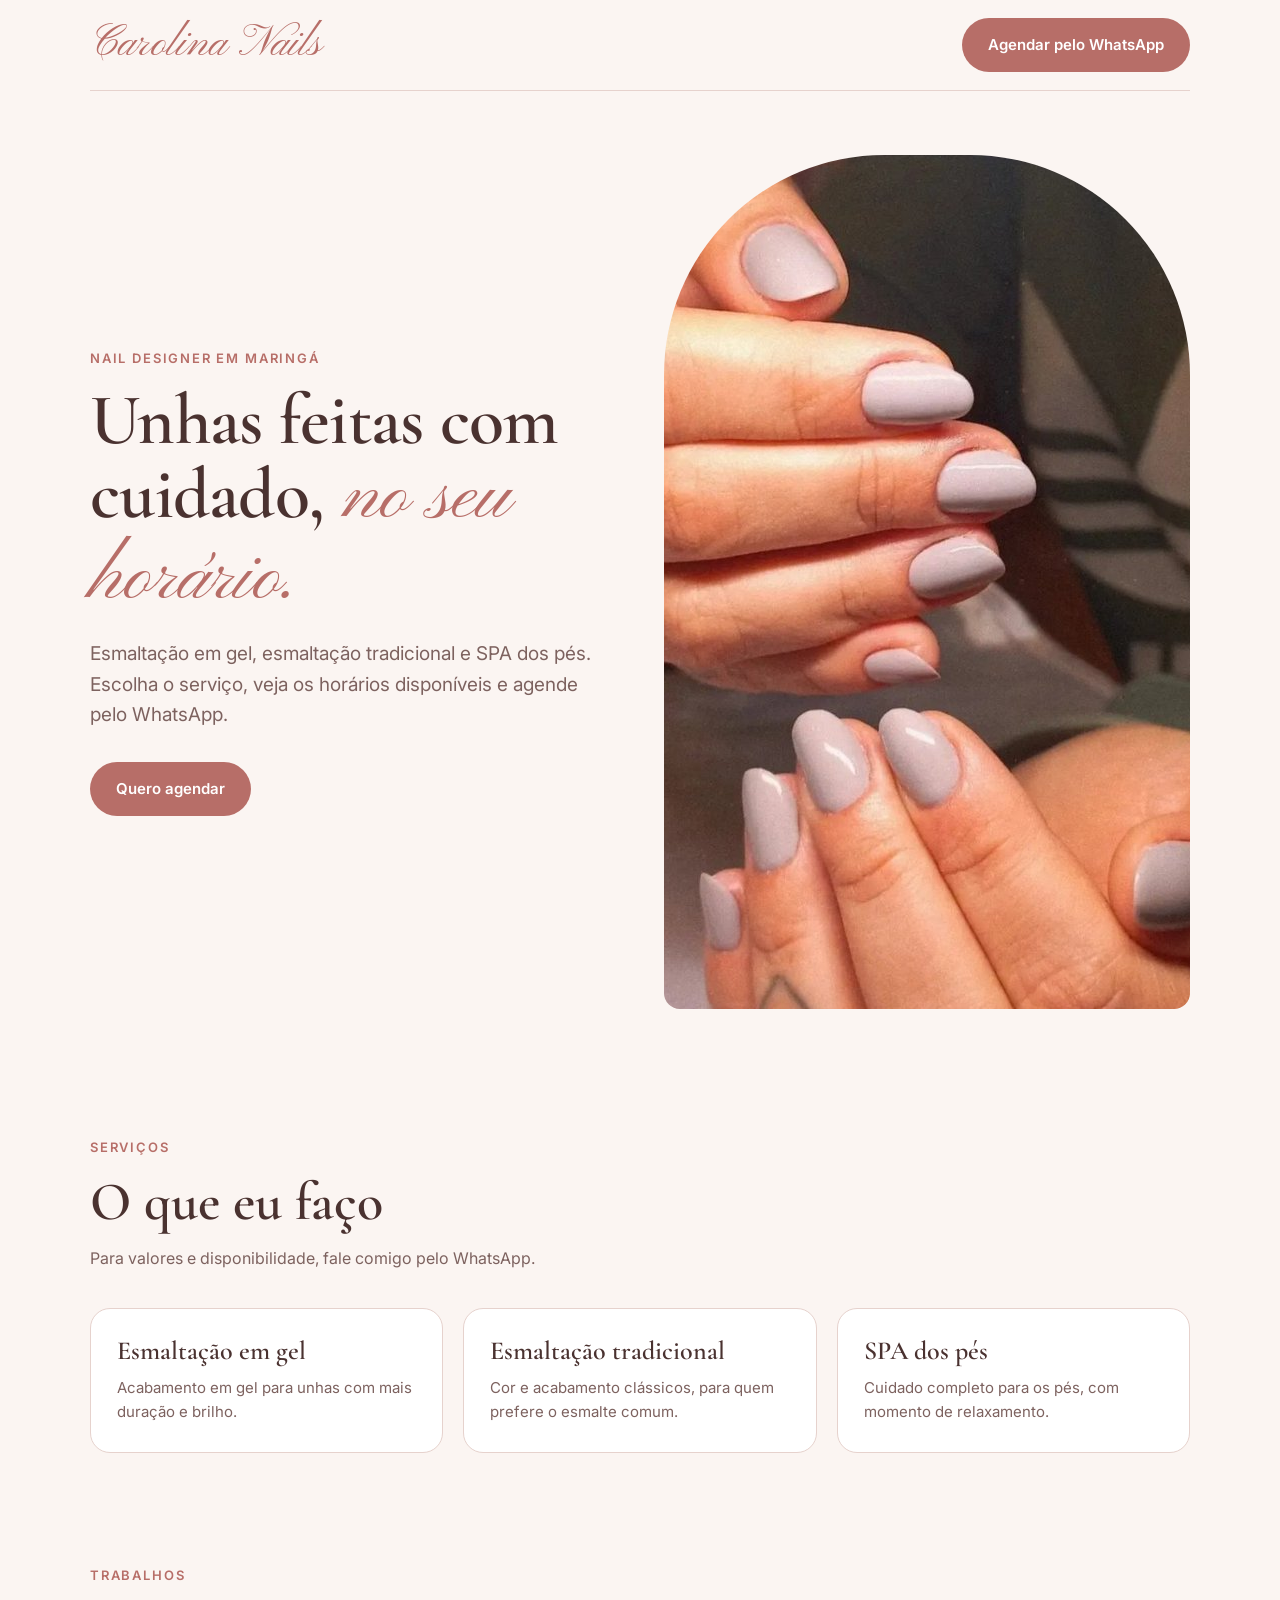
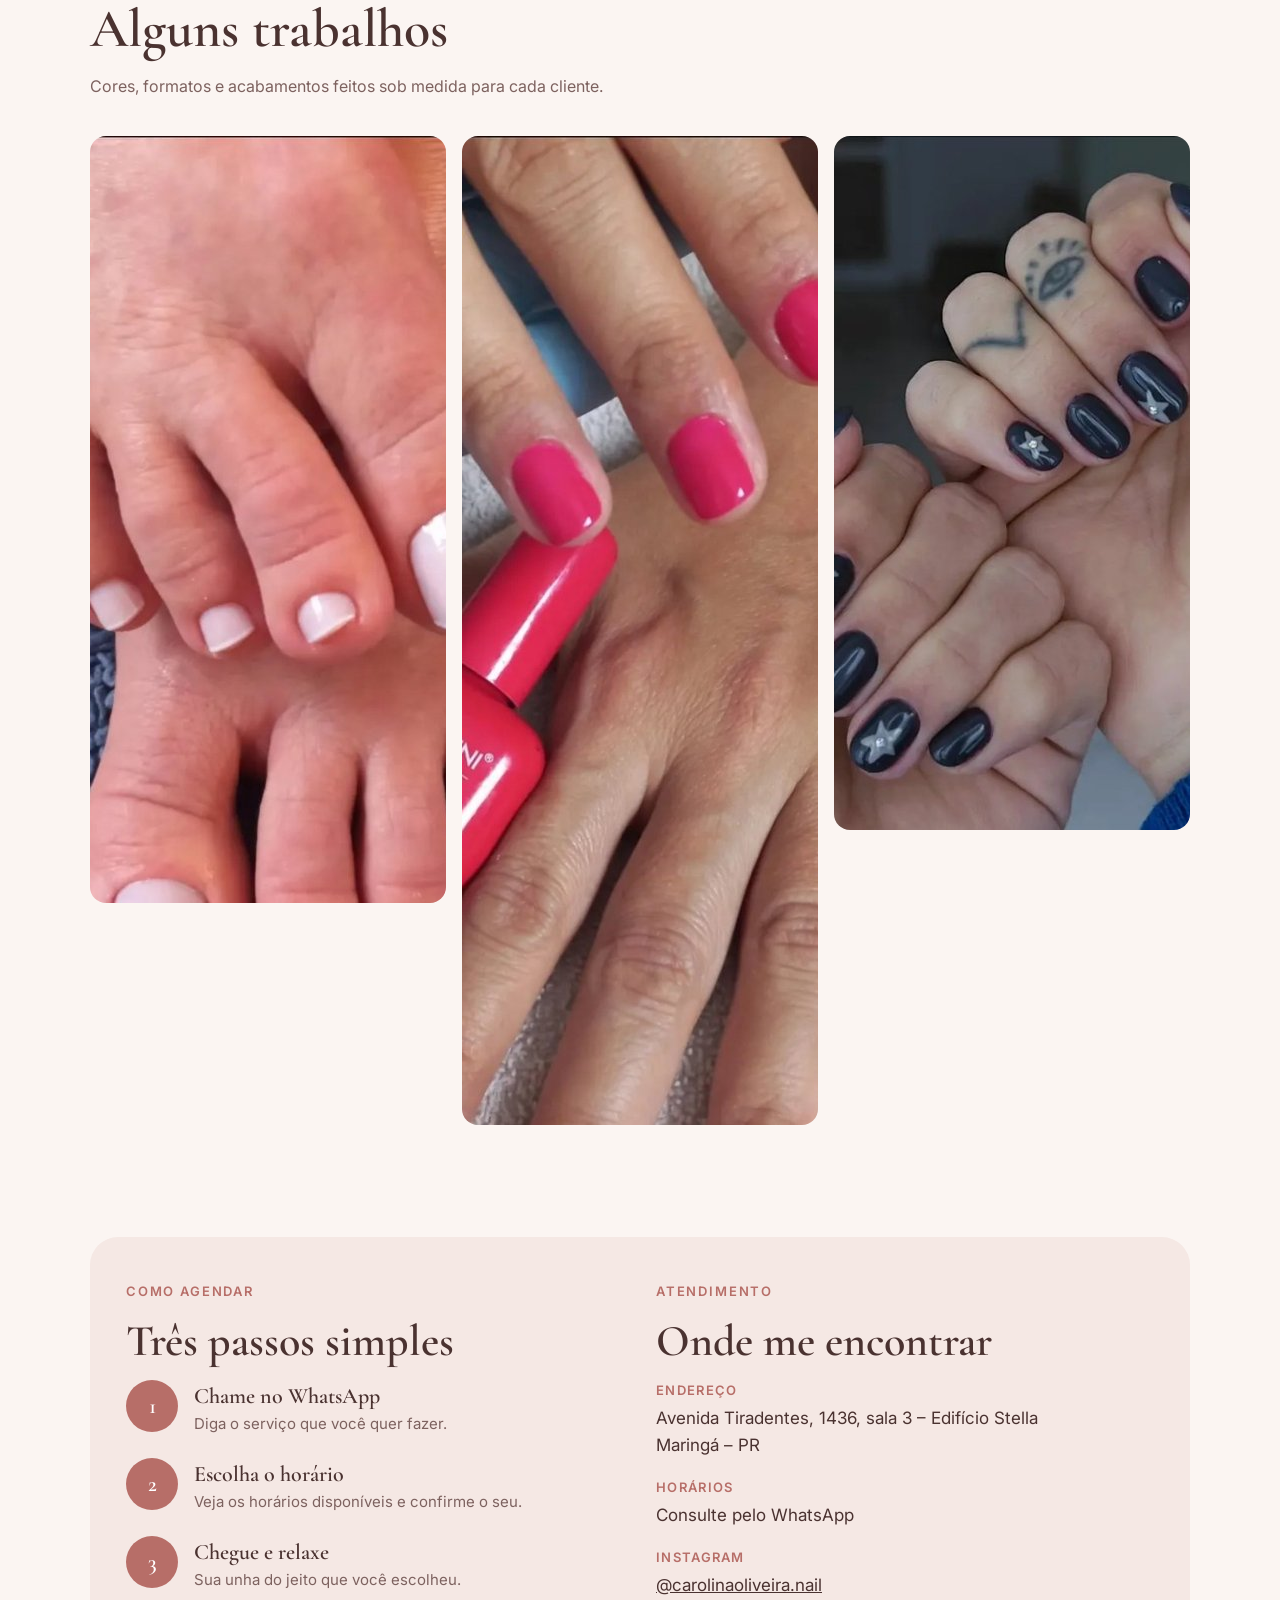
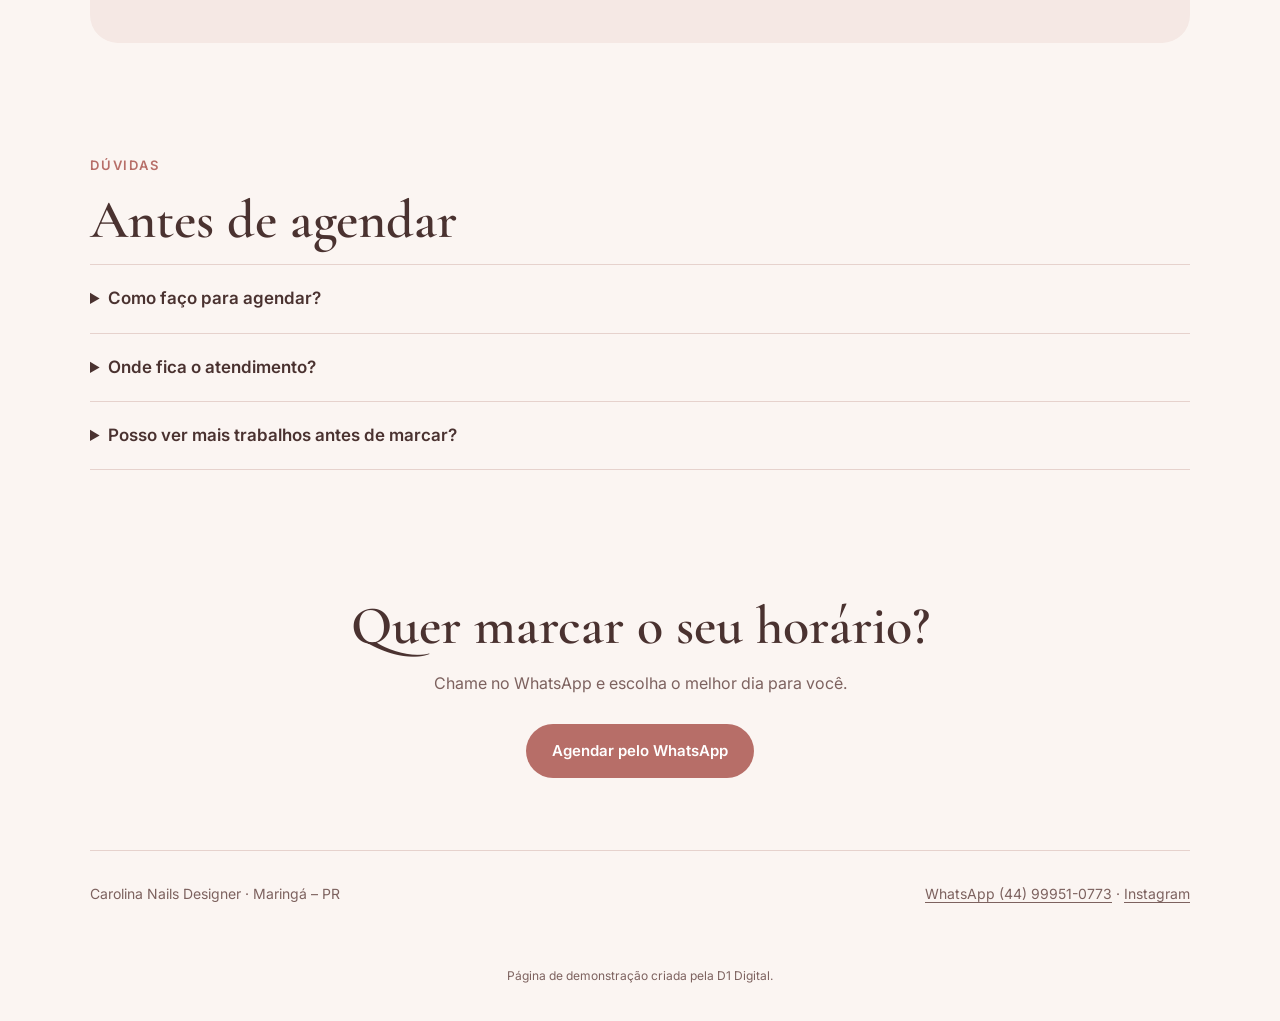
==== public/carolina-nails/index.html @ 72b2f8c7 "Adiciona LP de demonstração para Carolina Nails Designer Co-Authored-By: Claude Haiku 5.5 <noreply@a" ====
<!doctype html>
<html lang="pt-BR">
<head>
<meta charset="utf-8">
<meta name="viewport" content="width=device-width, initial-scale=1">
<title>Carolina Nails Designer | Esmaltação em gel e SPA dos pés em Maringá</title>
<meta name="description" content="Esmaltação em gel, esmaltação tradicional e SPA dos pés em Maringá. Agende pelo WhatsApp.">
<meta property="og:title" content="Carolina Nails Designer">
<meta property="og:description" content="Esmaltação em gel, esmaltação tradicional e SPA dos pés em Maringá. Agende pelo WhatsApp.">
<meta property="og:type" content="website">
<link rel="preconnect" href="https://fonts.googleapis.com">
<link rel="preconnect" href="https://fonts.gstatic.com" crossorigin>
<link href="https://fonts.googleapis.com/css2?family=Pinyon+Script&family=Cormorant+Garamond:wght@500;600;700&family=Inter:wght@400;500;600&display=swap" rel="stylesheet">
<style>
:root{
  --bg:#FBF5F2; --panel:#F5E8E4; --ink:#4A3230; --muted:#7D625F; --rose:#B76E68; --rose-soft:#E8BDB6; --line:#E6D2CD;
  --script:'Pinyon Script',cursive; --serif:'Cormorant Garamond',Georgia,serif; --body:'Inter',system-ui,sans-serif;
  color-scheme:light;
}
*{box-sizing:border-box}
body{margin:0;background:var(--bg);color:var(--ink);font:16px/1.6 var(--body);
  padding-left:max(16px,env(safe-area-inset-left,0px));padding-right:max(16px,env(safe-area-inset-right,0px))}
img{max-width:100%;display:block}
a{color:inherit}
.wrap{max-width:1100px;margin:0 auto}
header{display:flex;justify-content:space-between;align-items:center;gap:16px;padding-block:18px;border-bottom:1px solid var(--line)}
.brand{font:44px/1 var(--script);color:var(--rose)}
.btn{display:inline-block;background:var(--rose);color:#fff;font-weight:600;padding:15px 26px;text-decoration:none;font-size:15px;border-radius:999px;text-align:center}
.btn:focus-visible{outline:2px solid var(--ink);outline-offset:3px}
.btn.ghost{background:transparent;color:var(--rose);border:1px solid var(--rose)}
.hero{display:grid;grid-template-columns:repeat(auto-fit,minmax(min(100%,380px),1fr));gap:48px;align-items:center;padding-block:64px 72px}
.eyebrow{font-size:13px;font-weight:600;letter-spacing:.14em;text-transform:uppercase;color:var(--rose);margin:0 0 16px}
h1{font:600 clamp(44px,6vw,72px)/1.02 var(--serif);margin:0 0 20px;letter-spacing:-.01em}
h1 span{font-family:var(--script);font-weight:400;color:var(--rose);font-size:1.1em}
.hero p.lead{color:var(--muted);font-size:clamp(17px,2vw,19px);max-width:44ch;margin:0 0 32px}
.hero img{border-radius:220px 220px 16px 16px;aspect-ratio:4/5;object-fit:cover;width:100%}
section{padding-block:56px}
h2{font:600 clamp(36px,5vw,54px)/1.05 var(--serif);margin:0 0 16px}
.intro{color:var(--muted);max-width:56ch;margin:0 0 36px}
.services{display:grid;grid-template-columns:repeat(auto-fit,minmax(min(100%,250px),1fr));gap:20px}
.services article{background:#fff;border:1px solid var(--line);border-radius:20px;padding:28px 26px}
.services h3{font:600 26px/1.1 var(--serif);margin:0 0 10px;color:var(--ink)}
.services p{margin:0;color:var(--muted);font-size:15px}
.gallery{display:grid;grid-template-columns:repeat(auto-fit,minmax(min(100%,240px),1fr));gap:16px}
.gallery img{border-radius:16px;aspect-ratio:1/1;object-fit:cover;width:100%}
.band{background:var(--panel);border-radius:28px;padding:44px 36px}
.band .grid{display:grid;grid-template-columns:repeat(auto-fit,minmax(min(100%,260px),1fr));gap:32px}
.steps{list-style:none;padding:0;margin:0;display:grid;gap:22px}
.steps li{display:grid;grid-template-columns:52px 1fr;gap:16px;align-items:start}
.steps b{width:52px;height:52px;border-radius:50%;background:var(--rose);color:#fff;display:grid;place-items:center;font:600 22px/1 var(--serif)}
.steps h3{font:600 22px/1.1 var(--serif);margin:4px 0 4px}
.steps p{margin:0;color:var(--muted);font-size:15px}
.info dl{margin:0;display:grid;gap:18px}
.info dt{font-size:13px;font-weight:600;letter-spacing:.1em;text-transform:uppercase;color:var(--rose)}
.info dd{margin:4px 0 0;font-size:17px}
.faq{border-top:1px solid var(--line)}
.faq details{border-bottom:1px solid var(--line);padding-block:20px}
.faq summary{font-weight:600;cursor:pointer;font-size:17px}
.faq p{margin:12px 0 0;color:var(--muted)}
.final{text-align:center;padding-block:72px}
.final p{color:var(--muted);max-width:46ch;margin:0 auto 28px}
footer{color:var(--muted);font-size:14px;padding-block:32px 48px;border-top:1px solid var(--line);display:flex;flex-wrap:wrap;justify-content:space-between;gap:16px}
footer a{text-underline-offset:3px}
.demo{font-size:12px;color:var(--muted);text-align:center;padding-bottom:24px}
</style>
</head>
<body>
<div class="wrap">
  <header>
    <div class="brand">Carolina Nails</div>
    <a class="btn" href="https://wa.me/5544999510773?text=Ol%C3%A1%2C%20Carolina!%20Quero%20agendar%20um%20hor%C3%A1rio." target="_blank" rel="noopener">Agendar pelo WhatsApp</a>
  </header>

  <div class="hero">
    <div>
      <p class="eyebrow">Nail designer em Maringá</p>
      <h1>Unhas feitas com cuidado, <span>no seu horário.</span></h1>
      <p class="lead">Esmaltação em gel, esmaltação tradicional e SPA dos pés. Escolha o serviço, veja os horários disponíveis e agende pelo WhatsApp.</p>
      <a class="btn" href="https://wa.me/5544999510773?text=Ol%C3%A1%2C%20Carolina!%20Quero%20agendar%20um%20hor%C3%A1rio." target="_blank" rel="noopener">Quero agendar</a>
    </div>
    <img src="img/grey.jpg" alt="Mãos com esmaltação em gel cinza-lilás" width="900" height="854">
  </div>

  <section>
    <p class="eyebrow">Serviços</p>
    <h2>O que eu faço</h2>
    <p class="intro">Para valores e disponibilidade, fale comigo pelo WhatsApp.</p>
    <div class="services">
      <article>
        <h3>Esmaltação em gel</h3>
        <p>Acabamento em gel para unhas com mais duração e brilho.</p>
      </article>
      <article>
        <h3>Esmaltação tradicional</h3>
        <p>Cor e acabamento clássicos, para quem prefere o esmalte comum.</p>
      </article>
      <article>
        <h3>SPA dos pés</h3>
        <p>Cuidado completo para os pés, com momento de relaxamento.</p>
      </article>
    </div>
  </section>

  <section>
    <p class="eyebrow">Trabalhos</p>
    <h2>Alguns trabalhos</h2>
    <p class="intro">Cores, formatos e acabamentos feitos sob medida para cada cliente.</p>
    <div class="gallery">
      <img src="img/feet.jpg" alt="Esmaltação branca nos pés" loading="lazy" width="900" height="767">
      <img src="img/pink.jpg" alt="Unhas esmaltadas em rosa pink com esmalte gel" loading="lazy" width="900" height="989">
      <img src="img/dark.jpg" alt="Unhas em azul-marinho com detalhes em estrela" loading="lazy" width="900" height="694">
    </div>
  </section>

  <section>
    <div class="band">
      <div class="grid">
        <div>
          <p class="eyebrow">Como agendar</p>
          <h2 style="font-size:clamp(32px,4vw,44px)">Três passos simples</h2>
          <ol class="steps">
            <li><b>1</b><div><h3>Chame no WhatsApp</h3><p>Diga o serviço que você quer fazer.</p></div></li>
            <li><b>2</b><div><h3>Escolha o horário</h3><p>Veja os horários disponíveis e confirme o seu.</p></div></li>
            <li><b>3</b><div><h3>Chegue e relaxe</h3><p>Sua unha do jeito que você escolheu.</p></div></li>
          </ol>
        </div>
        <div class="info">
          <p class="eyebrow">Atendimento</p>
          <h2 style="font-size:clamp(32px,4vw,44px)">Onde me encontrar</h2>
          <dl>
            <div><dt>Endereço</dt><dd>Avenida Tiradentes, 1436, sala 3 – Edifício Stella<br>Maringá – PR</dd></div>
            <div><dt>Horários</dt><dd>Consulte pelo WhatsApp</dd></div>
            <div><dt>Instagram</dt><dd><a href="https://instagram.com/carolinaoliveira.nail" target="_blank" rel="noopener">@carolinaoliveira.nail</a></dd></div>
          </dl>
        </div>
      </div>
    </div>
  </section>

  <section>
    <p class="eyebrow">Dúvidas</p>
    <h2>Antes de agendar</h2>
    <div class="faq">
      <details>
        <summary>Como faço para agendar?</summary>
        <p>Chame no WhatsApp, escolha o serviço e o horário disponível. A confirmação é feita por lá mesmo.</p>
      </details>
      <details>
        <summary>Onde fica o atendimento?</summary>
        <p>Avenida Tiradentes, 1436, sala 3, no Edifício Stella, em Maringá.</p>
      </details>
      <details>
        <summary>Posso ver mais trabalhos antes de marcar?</summary>
        <p>Sim. Veja as fotos no Instagram @carolinaoliveira.nail.</p>
      </details>
    </div>
  </section>

  <section class="final">
    <h2>Quer marcar o seu horário?</h2>
    <p>Chame no WhatsApp e escolha o melhor dia para você.</p>
    <a class="btn" href="https://wa.me/5544999510773?text=Ol%C3%A1%2C%20Carolina!%20Quero%20agendar%20um%20hor%C3%A1rio." target="_blank" rel="noopener">Agendar pelo WhatsApp</a>
  </section>

  <footer>
    <span>Carolina Nails Designer · Maringá – PR</span>
    <span><a href="https://wa.me/5544999510773" target="_blank" rel="noopener">WhatsApp (44) 99951-0773</a> · <a href="https://instagram.com/carolinaoliveira.nail" target="_blank" rel="noopener">Instagram</a></span>
  </footer>
  <p class="demo">Página de demonstração criada pela D1 Digital.</p>
</div>
</body>
</html>
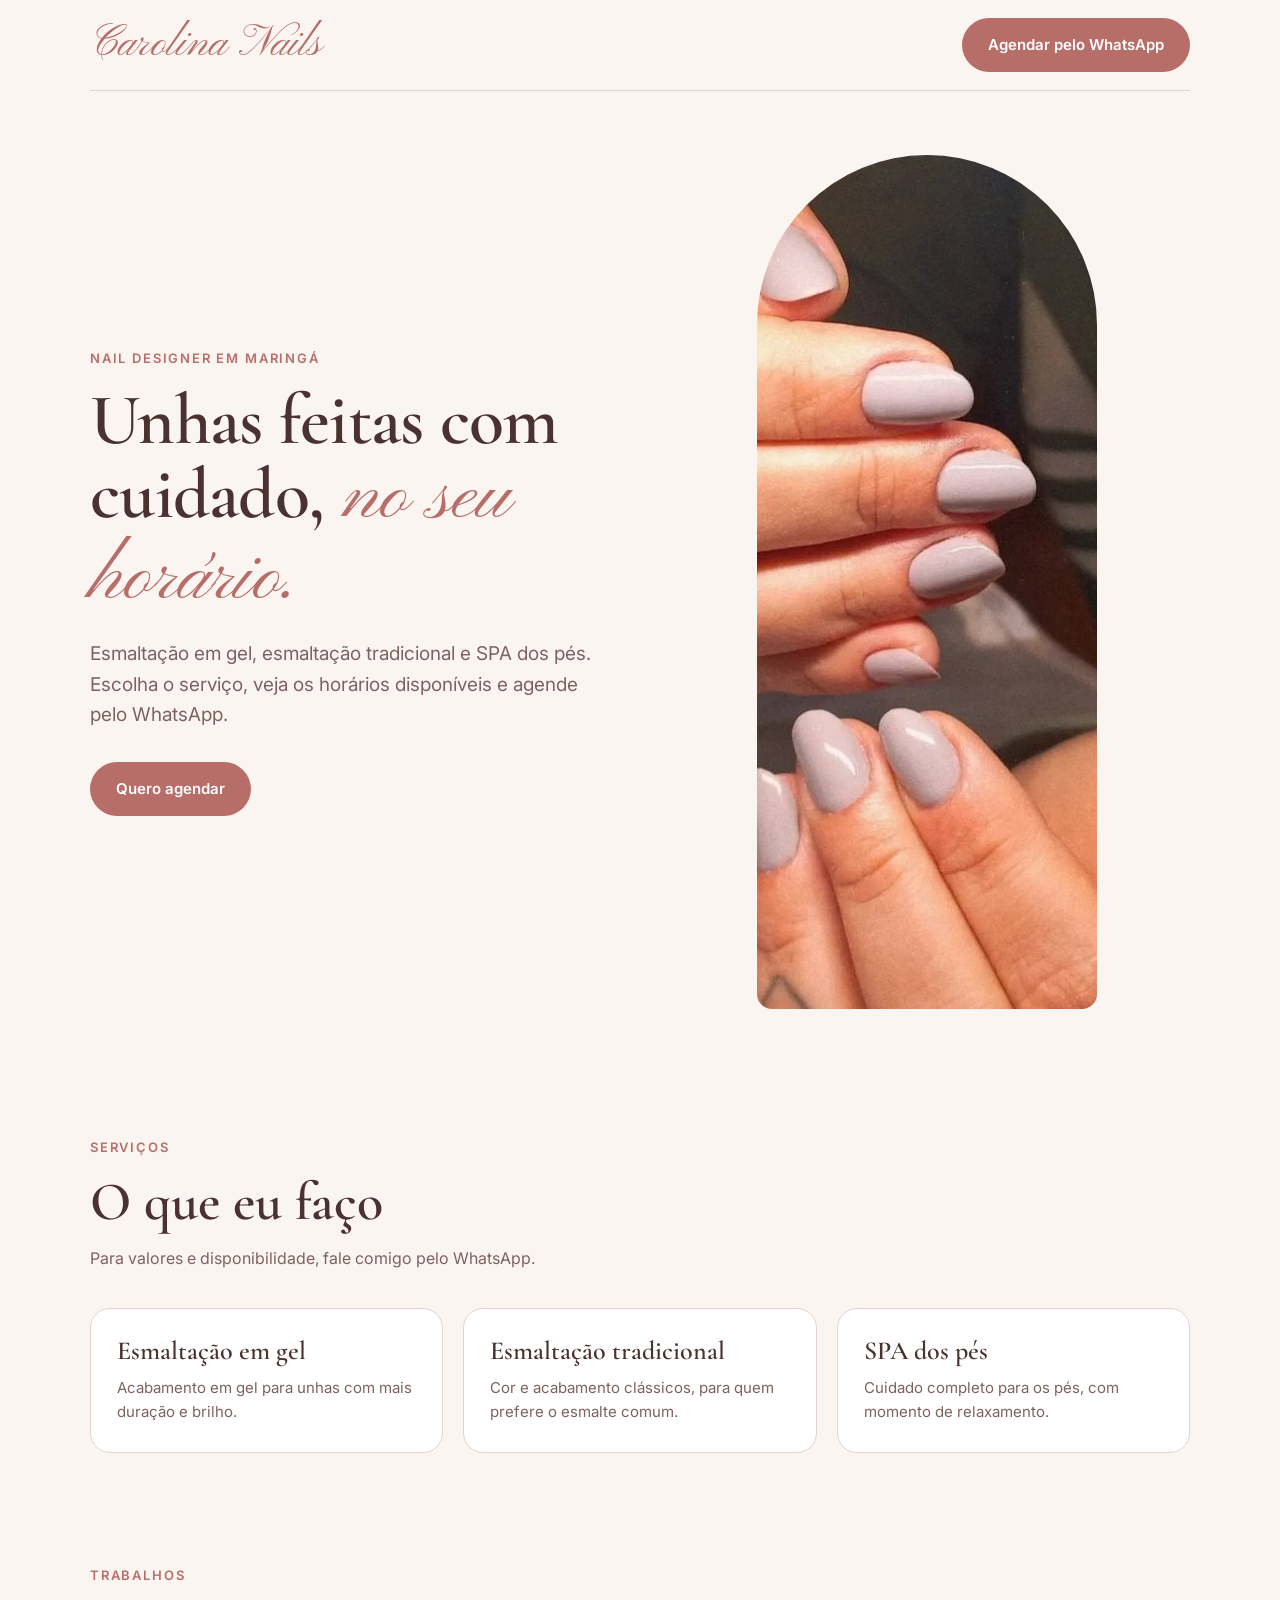
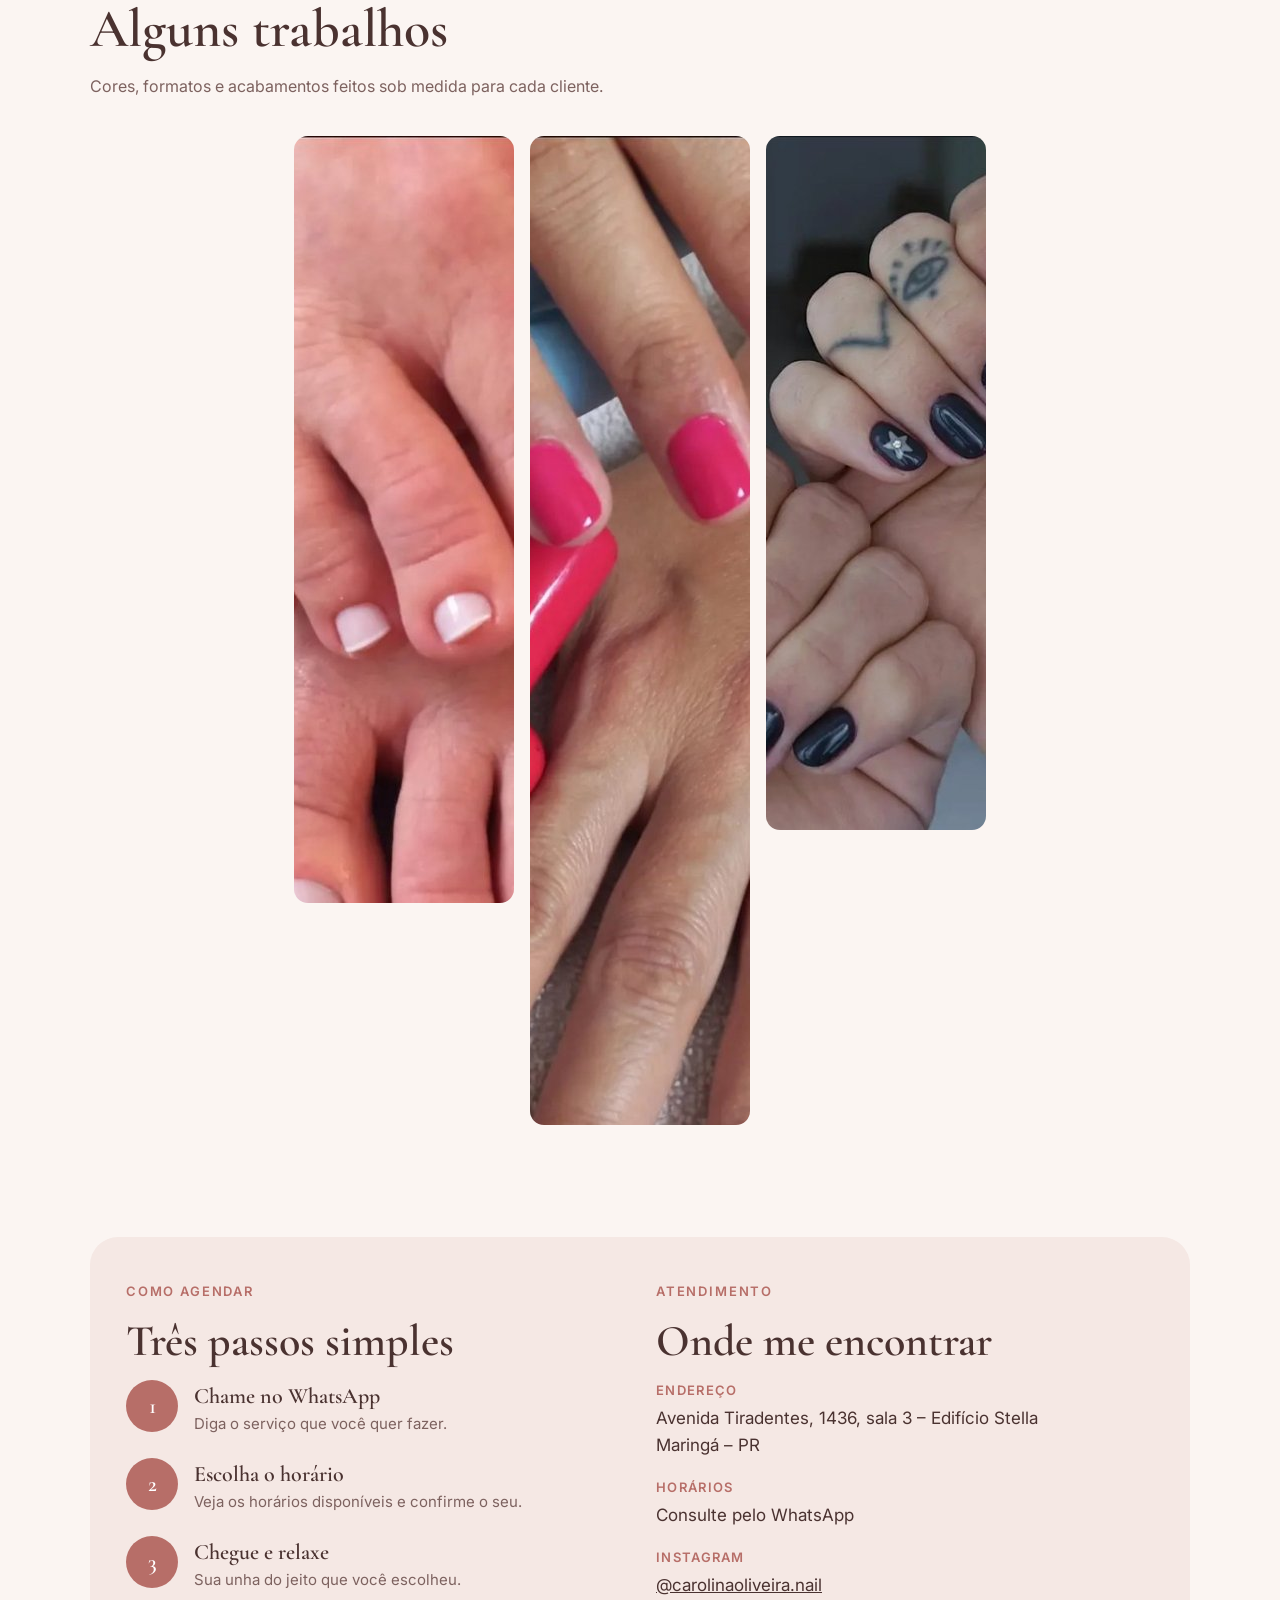
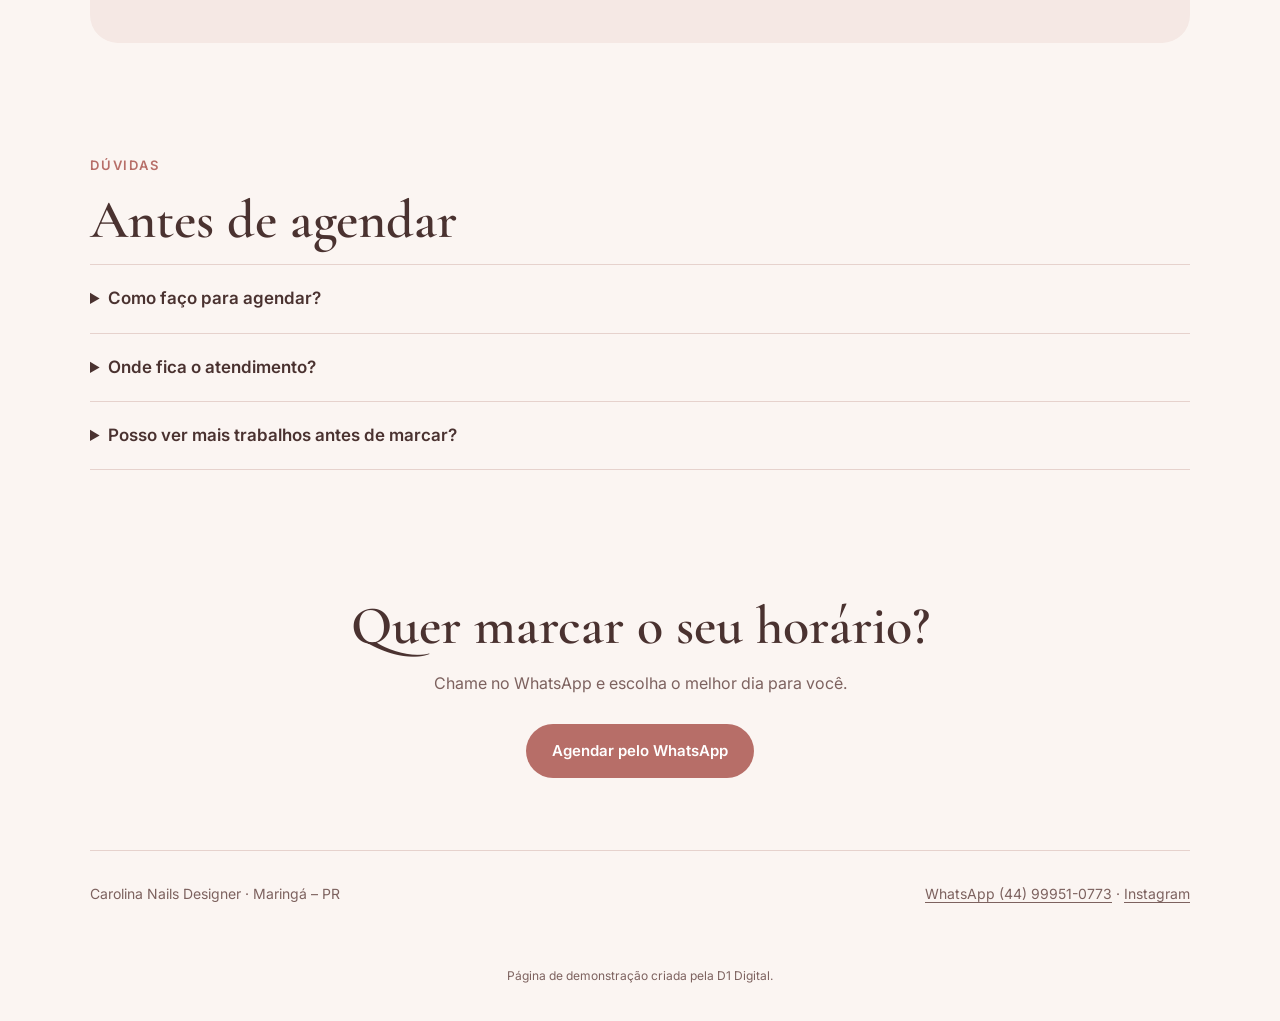
==== commit ac604a0e: "Reduz tamanho das fotos na LP da Carolina Nails Co-Authored-By: Claude Haiku 5.5 <noreply@anthropic." ====
--- a/public/carolina-nails/index.html
+++ b/public/carolina-nails/index.html
@@ -33,7 +33,7 @@
 h1{font:600 clamp(44px,6vw,72px)/1.02 var(--serif);margin:0 0 20px;letter-spacing:-.01em}
 h1 span{font-family:var(--script);font-weight:400;color:var(--rose);font-size:1.1em}
 .hero p.lead{color:var(--muted);font-size:clamp(17px,2vw,19px);max-width:44ch;margin:0 0 32px}
-.hero img{border-radius:220px 220px 16px 16px;aspect-ratio:4/5;object-fit:cover;width:100%}
+.hero img{border-radius:180px 180px 16px 16px;aspect-ratio:4/5;object-fit:cover;width:100%;max-width:340px;justify-self:center}
 section{padding-block:56px}
 h2{font:600 clamp(36px,5vw,54px)/1.05 var(--serif);margin:0 0 16px}
 .intro{color:var(--muted);max-width:56ch;margin:0 0 36px}
@@ -41,8 +41,8 @@
 .services article{background:#fff;border:1px solid var(--line);border-radius:20px;padding:28px 26px}
 .services h3{font:600 26px/1.1 var(--serif);margin:0 0 10px;color:var(--ink)}
 .services p{margin:0;color:var(--muted);font-size:15px}
-.gallery{display:grid;grid-template-columns:repeat(auto-fit,minmax(min(100%,240px),1fr));gap:16px}
-.gallery img{border-radius:16px;aspect-ratio:1/1;object-fit:cover;width:100%}
+.gallery{display:grid;grid-template-columns:repeat(auto-fit,minmax(min(100%,180px),220px));justify-content:center;gap:16px}
+.gallery img{border-radius:14px;aspect-ratio:4/5;object-fit:cover;width:100%}
 .band{background:var(--panel);border-radius:28px;padding:44px 36px}
 .band .grid{display:grid;grid-template-columns:repeat(auto-fit,minmax(min(100%,260px),1fr));gap:32px}
 .steps{list-style:none;padding:0;margin:0;display:grid;gap:22px}
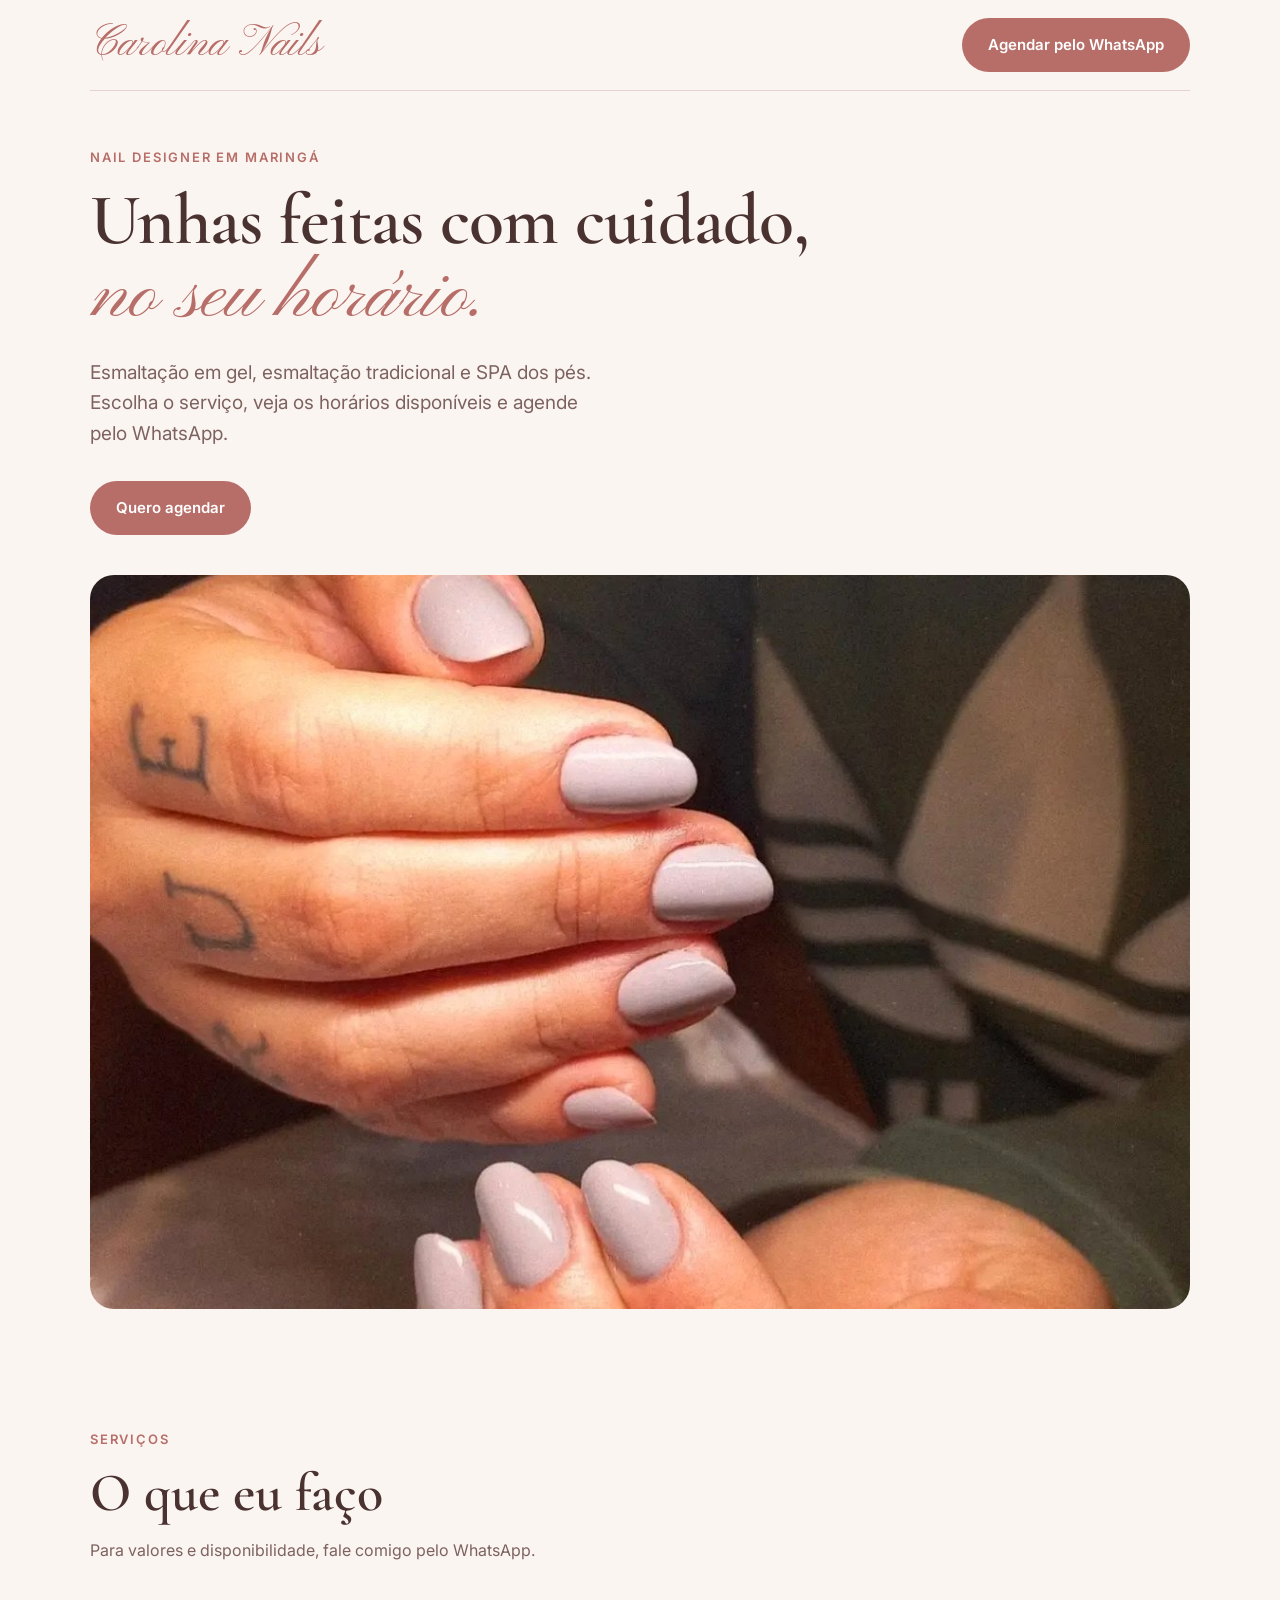
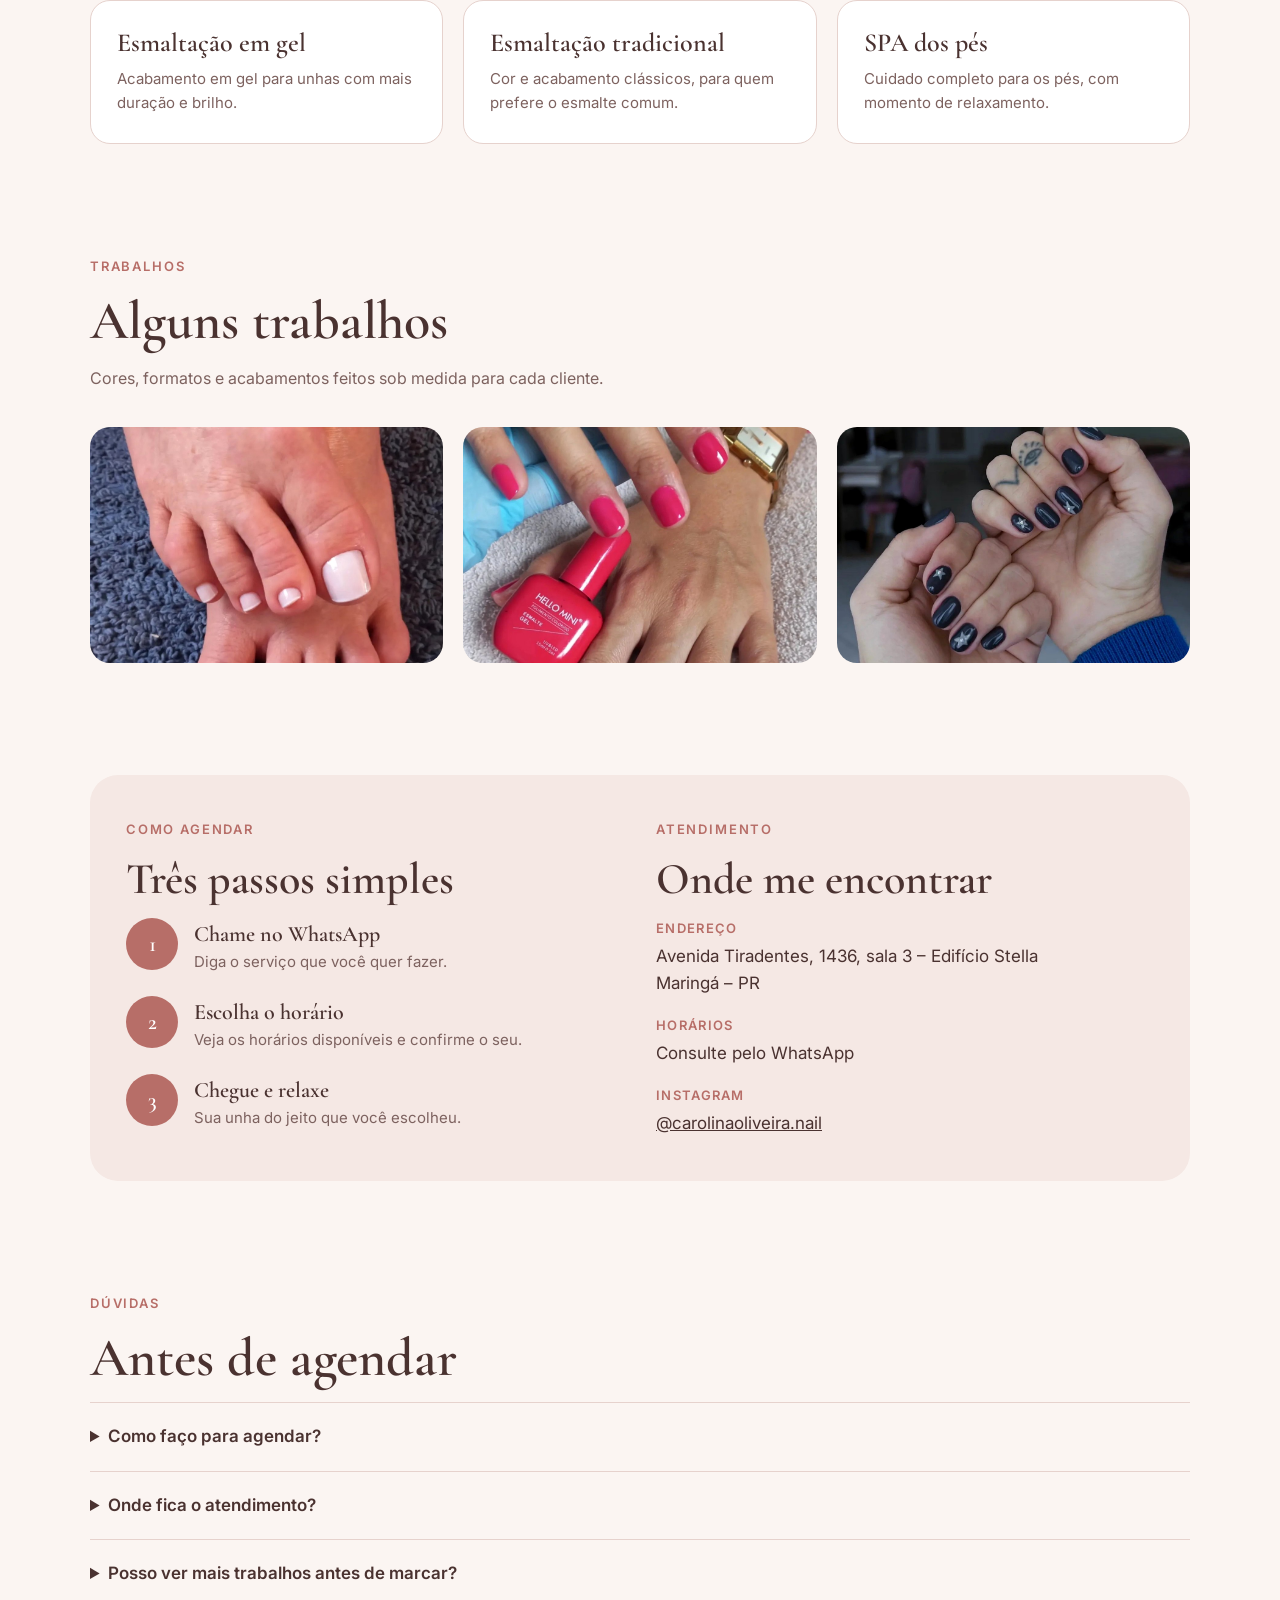
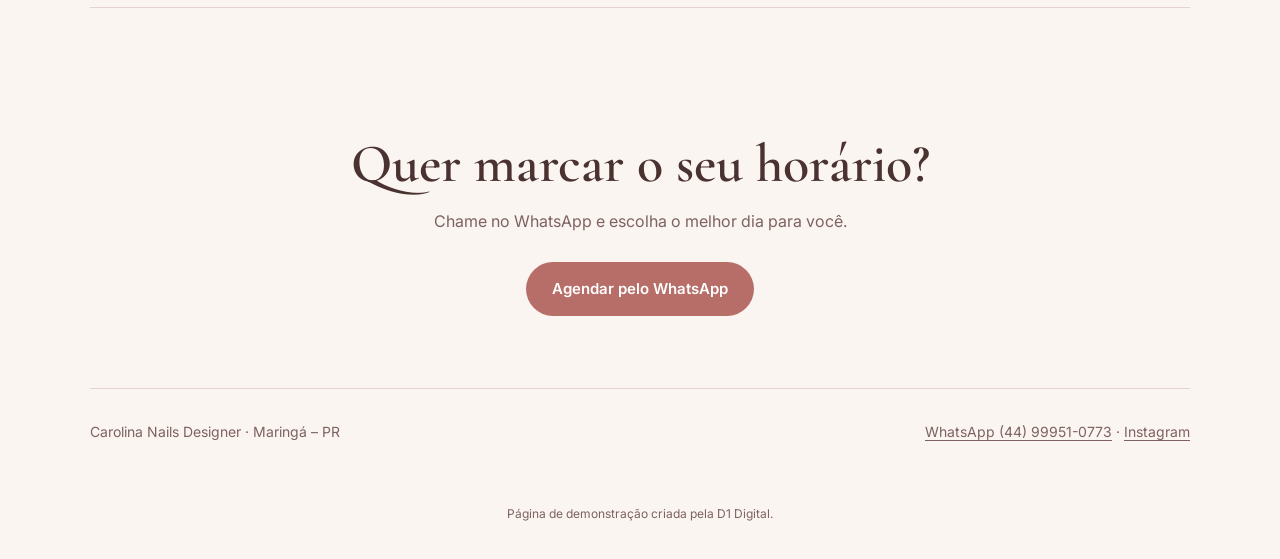
==== commit 48e5a1a4: "LP Carolina Nails: fotos 3:2 em alta resolução e layout mais amplo Co-Authored-By: Claude Haiku 5.5 " ====
--- a/public/carolina-nails/index.html
+++ b/public/carolina-nails/index.html
@@ -28,12 +28,13 @@
 .btn{display:inline-block;background:var(--rose);color:#fff;font-weight:600;padding:15px 26px;text-decoration:none;font-size:15px;border-radius:999px;text-align:center}
 .btn:focus-visible{outline:2px solid var(--ink);outline-offset:3px}
 .btn.ghost{background:transparent;color:var(--rose);border:1px solid var(--rose)}
-.hero{display:grid;grid-template-columns:repeat(auto-fit,minmax(min(100%,380px),1fr));gap:48px;align-items:center;padding-block:64px 72px}
+.hero{display:grid;grid-template-columns:1fr;gap:40px;align-items:center;padding-block:56px 64px}
+.hero .copy{max-width:720px}
 .eyebrow{font-size:13px;font-weight:600;letter-spacing:.14em;text-transform:uppercase;color:var(--rose);margin:0 0 16px}
 h1{font:600 clamp(44px,6vw,72px)/1.02 var(--serif);margin:0 0 20px;letter-spacing:-.01em}
 h1 span{font-family:var(--script);font-weight:400;color:var(--rose);font-size:1.1em}
 .hero p.lead{color:var(--muted);font-size:clamp(17px,2vw,19px);max-width:44ch;margin:0 0 32px}
-.hero img{border-radius:180px 180px 16px 16px;aspect-ratio:4/5;object-fit:cover;width:100%;max-width:340px;justify-self:center}
+.hero img{border-radius:24px;aspect-ratio:3/2;object-fit:cover;width:100%;height:auto}
 section{padding-block:56px}
 h2{font:600 clamp(36px,5vw,54px)/1.05 var(--serif);margin:0 0 16px}
 .intro{color:var(--muted);max-width:56ch;margin:0 0 36px}
@@ -41,8 +42,8 @@
 .services article{background:#fff;border:1px solid var(--line);border-radius:20px;padding:28px 26px}
 .services h3{font:600 26px/1.1 var(--serif);margin:0 0 10px;color:var(--ink)}
 .services p{margin:0;color:var(--muted);font-size:15px}
-.gallery{display:grid;grid-template-columns:repeat(auto-fit,minmax(min(100%,180px),220px));justify-content:center;gap:16px}
-.gallery img{border-radius:14px;aspect-ratio:4/5;object-fit:cover;width:100%}
+.gallery{display:grid;grid-template-columns:repeat(auto-fit,minmax(min(100%,300px),1fr));gap:20px}
+.gallery img{border-radius:20px;aspect-ratio:3/2;object-fit:cover;width:100%;height:auto}
 .band{background:var(--panel);border-radius:28px;padding:44px 36px}
 .band .grid{display:grid;grid-template-columns:repeat(auto-fit,minmax(min(100%,260px),1fr));gap:32px}
 .steps{list-style:none;padding:0;margin:0;display:grid;gap:22px}
@@ -72,13 +73,13 @@
   </header>
 
   <div class="hero">
-    <div>
+    <div class="copy">
       <p class="eyebrow">Nail designer em Maringá</p>
       <h1>Unhas feitas com cuidado, <span>no seu horário.</span></h1>
       <p class="lead">Esmaltação em gel, esmaltação tradicional e SPA dos pés. Escolha o serviço, veja os horários disponíveis e agende pelo WhatsApp.</p>
       <a class="btn" href="https://wa.me/5544999510773?text=Ol%C3%A1%2C%20Carolina!%20Quero%20agendar%20um%20hor%C3%A1rio." target="_blank" rel="noopener">Quero agendar</a>
     </div>
-    <img src="img/grey.jpg" alt="Mãos com esmaltação em gel cinza-lilás" width="900" height="854">
+    <img src="img/grey.jpg" alt="Mãos com esmaltação em gel cinza-lilás" width="1159" height="773">
   </div>
 
   <section>
@@ -106,9 +107,9 @@
     <h2>Alguns trabalhos</h2>
     <p class="intro">Cores, formatos e acabamentos feitos sob medida para cada cliente.</p>
     <div class="gallery">
-      <img src="img/feet.jpg" alt="Esmaltação branca nos pés" loading="lazy" width="900" height="767">
-      <img src="img/pink.jpg" alt="Unhas esmaltadas em rosa pink com esmalte gel" loading="lazy" width="900" height="989">
-      <img src="img/dark.jpg" alt="Unhas em azul-marinho com detalhes em estrela" loading="lazy" width="900" height="694">
+      <img src="img/feet.jpg" alt="Esmaltação branca nos pés" loading="lazy" width="1159" height="773">
+      <img src="img/pink.jpg" alt="Unhas esmaltadas em rosa pink com esmalte gel" loading="lazy" width="1159" height="773">
+      <img src="img/dark.jpg" alt="Unhas em azul-marinho com detalhes em estrela" loading="lazy" width="1159" height="772">
     </div>
   </section>
 
